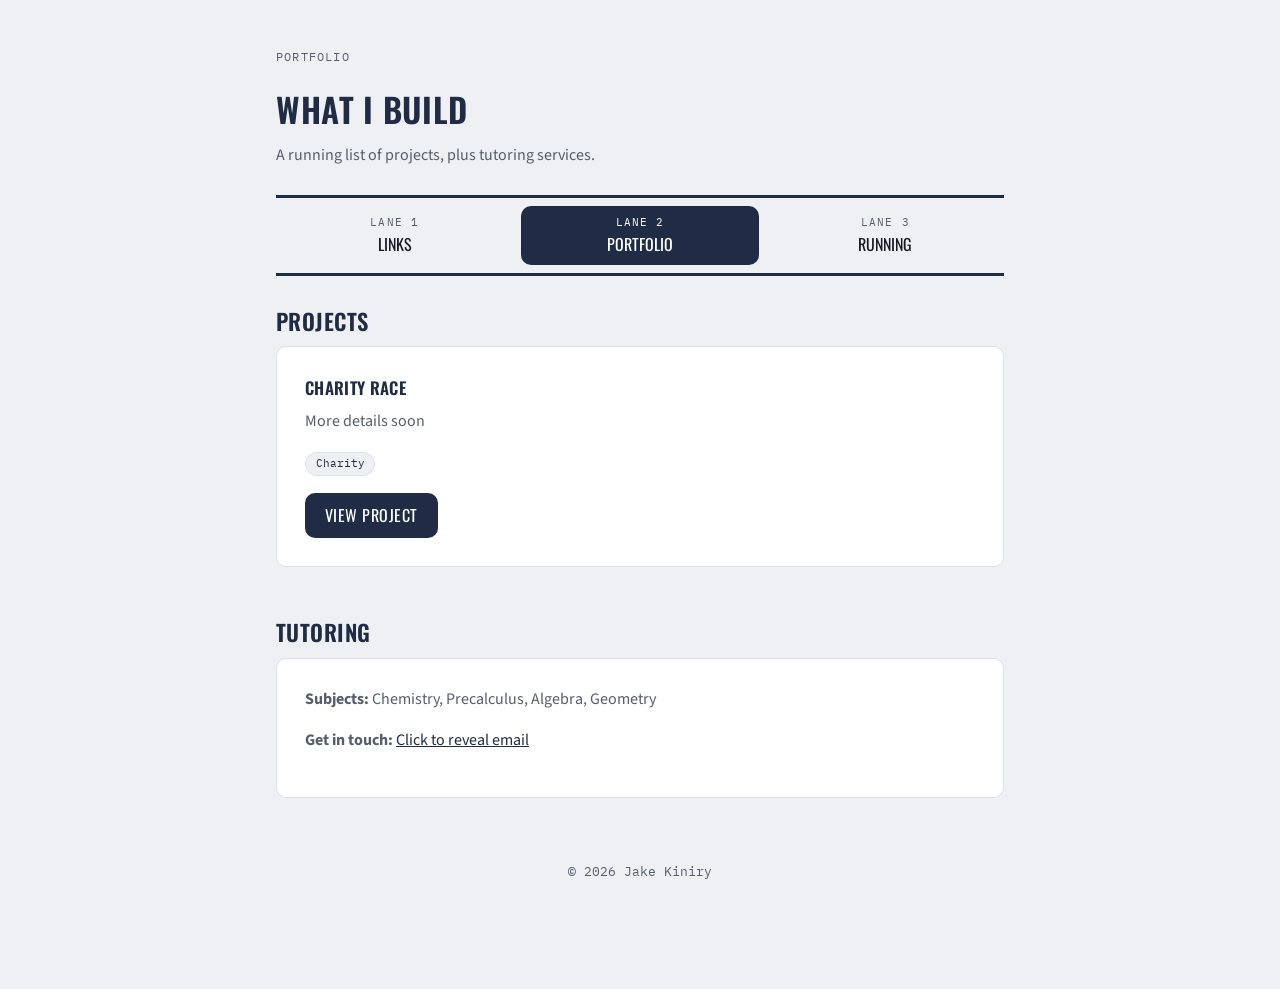
==== portfolio.html @ fca064f9 "Add files via upload" ====
<!DOCTYPE html>
<html lang="en">
<head>
  <meta charset="UTF-8">
  <meta name="viewport" content="width=device-width, initial-scale=1.0">
  <title>Jake Kiniry | Portfolio</title>
  <meta name="description" content="Coding projects and tutoring services from Jake Kiniry.">

  <link rel="icon" href="./Favicon.svg" type="image/svg+xml">
  <link rel="alternate icon" href="./Favicon.ico" type="image/x-icon">

  <link rel="preconnect" href="https://fonts.googleapis.com">
  <link href="https://fonts.googleapis.com/css2?family=Oswald:wght@500;600;700&family=Source+Sans+3:wght@400;600&family=IBM+Plex+Mono:wght@400;500&display=swap" rel="stylesheet">
  <link rel="stylesheet" href="styles.css">
</head>
<body>
  <main class="page">

    <header class="mt-lg">
      <p class="eyebrow">Portfolio</p>
      <h1>What I build</h1>
      <p>A running list of projects, plus tutoring services.</p>
    </header>

    <!-- Keep this nav block identical across all three pages -->
    <nav class="lane-nav" aria-label="Site sections">
      <a href="index.html">
        <span class="lane-label">LANE 1</span>
        <span class="lane-name">Links</span>
      </a>
      <a href="portfolio.html" aria-current="page">
        <span class="lane-label">LANE 2</span>
        <span class="lane-name">Portfolio</span>
      </a>
      <a href="running.html">
        <span class="lane-label">LANE 3</span>
        <span class="lane-name">Running</span>
      </a>
    </nav>

    <!-- ============ PROJECTS ============
         To add a project: copy one full <article class="card"> block below,
         then edit the title, description, tags, and link. -->
    <section aria-label="Projects">
      <h2>Projects</h2>

      <article class="card">
        <h3 style="font-family: var(--font-display); text-transform: uppercase; font-size: 1.05rem;">Charity Race</h3>
        <p>More details soon</p>
        <div>
          <span class="tag">Charity</span>
        </div>
        <a href="#" class="btn" style="margin-top: 0.75rem;">View project</a>
      </article>

      <!-- ============ COPY FROM HERE TO ADD A NEW PROJECT ============
      <article class="card">
        <h3 style="font-family: var(--font-display); text-transform: uppercase; font-size: 1.05rem;">Project Name</h3>
        <p>Short description.</p>
        <div><span class="tag">Tag</span></div>
        <a href="#" class="btn" style="margin-top: 0.75rem;">View project</a>
      </article>
      ============ COPY UP TO HERE ============ -->
    </section>

    <!-- ============ TUTORING ============ -->
    <section aria-label="Tutoring" class="mt-lg">
      <h2>Tutoring</h2>
      <div class="card">
        <!-- EDIT ME: subjects/levels you tutor -->
        <p><strong>Subjects:</strong> Chemistry, Precalculus, Algebra, Geometry</p>
        <!-- EDIT ME: how students/parents should reach you — an email is
             simplest and keeps you from needing to publish a phone number -->
        <p>
          <strong>Get in touch:</strong>
          <!-- EDIT ME: replace data-codes with your real address, encoded —
               see the ENCODE HELPER at the bottom of contact.js -->
          <a class="js-email" data-key="7" data-codes="81,104,114,108,114,112,117,112,121,128,71,110,116,104,112,115,53,106,118,116" href="#">Click to reveal email</a>
        </p>
        <noscript><p>Enable JavaScript to see the contact email.</p></noscript>
      </div>
    </section>

    <footer class="site-footer">
      &copy; <span id="year"></span> Jake Kiniry
    </footer>
    <script>document.getElementById('year').textContent = new Date().getFullYear();</script>
    <script src="contact.js"></script>
  </main>
</body>
</html>
---- styles.css ----
/* ==========================================================================
   STYLES.CSS — shared by index.html, portfolio.html, running.html
   ==========================================================================
   Design concept: a track meet at night — navy sky, painted lane lines,
   a stopwatch/scoreboard readout for times. The site nav is styled as
   three numbered "lanes" because there are three pages (Links / Portfolio
   / Running), which mirrors how lanes are numbered on a real track.

   HOW THIS FILE IS ORGANIZED (top to bottom):
     1. Design tokens (colors, fonts, spacing) — change the look here
     2. Reset / base element styles
     3. Layout shell (page container, header, footer)
     4. Nav ("lanes")
     5. Cards & buttons (reused across all three pages)
     6. Stopwatch/PR readout (used on running.html)
     7. Small utilities
     8. Responsive tweaks
   ========================================================================== */

/* ---------- 1. DESIGN TOKENS ---------- */
:root {
  /* Colors */
  --ink: #171a21;            /* body text */
  --ink-soft: #565d6b;       /* secondary text */
  --track-navy: #202b45;     /* primary brand color — header, nav, footer */
  --track-navy-light: #2c3a5c;
  --cinder: #eef0f3;         /* page background */
  --lane-white: #ffffff;     /* card background */
  --split-amber: #e3a23f;    /* accent — hover states, PR highlights */
  --finish-crimson: #c1392b; /* used sparingly — charity race CTA only */
  --border: #dde1e7;

  /* Fonts (loaded via <link> in each page's <head>) */
  --font-display: "Oswald", sans-serif;      /* headlines, scoreboard feel */
  --font-body: "Source Sans 3", sans-serif;  /* paragraphs, UI text */
  --font-mono: "IBM Plex Mono", monospace;   /* times, dates, stats */

  /* Spacing scale */
  --space-xs: 0.5rem;
  --space-sm: 1rem;
  --space-md: 1.75rem;
  --space-lg: 3rem;
  --space-xl: 5rem;

  --radius: 10px;
  --max-width: 760px;
}

/* ---------- 2. RESET / BASE ---------- */
* { box-sizing: border-box; }

body {
  margin: 0;
  font-family: var(--font-body);
  background-color: var(--cinder);
  color: var(--ink);
  line-height: 1.55;
}

h1, h2, h3 {
  font-family: var(--font-display);
  font-weight: 600;
  letter-spacing: 0.02em;
  margin: 0 0 var(--space-xs) 0;
  color: var(--track-navy);
}

h1 { font-size: 2.1rem; text-transform: uppercase; }
h2 { font-size: 1.4rem; text-transform: uppercase; }

p { color: var(--ink-soft); margin: 0 0 var(--space-sm) 0; }

a { color: var(--track-navy); }

img { max-width: 100%; display: block; }

/* Visible keyboard focus everywhere — don't remove this */
a:focus-visible,
button:focus-visible {
  outline: 3px solid var(--split-amber);
  outline-offset: 2px;
}

@media (prefers-reduced-motion: reduce) {
  * { animation: none !important; transition: none !important; }
}

/* ---------- 3. LAYOUT SHELL ---------- */
.page {
  max-width: var(--max-width);
  margin: 0 auto;
  padding: 0 var(--space-sm) var(--space-xl);
}

.site-footer {
  text-align: center;
  color: var(--ink-soft);
  font-family: var(--font-mono);
  font-size: 0.8rem;
  padding: var(--space-lg) 0 var(--space-md);
}

/* ---------- 4. NAV ("LANES") ---------- */
.lane-nav {
  display: flex;
  gap: var(--space-xs);
  margin: var(--space-md) 0;
  border-top: 3px solid var(--track-navy);
  border-bottom: 3px solid var(--track-navy);
  padding: var(--space-xs) 0;
}

.lane-nav a {
  flex: 1;
  text-align: center;
  text-decoration: none;
  padding: var(--space-xs);
  border-radius: var(--radius);
  color: var(--ink);
}

.lane-nav a .lane-label {
  display: block;
  font-family: var(--font-mono);
  font-size: 0.7rem;
  letter-spacing: 0.1em;
  color: var(--ink-soft);
}

.lane-nav a .lane-name {
  display: block;
  font-family: var(--font-display);
  font-size: 1rem;
  text-transform: uppercase;
}

.lane-nav a:hover,
.lane-nav a[aria-current="page"] {
  background-color: var(--track-navy);
}
.lane-nav a:hover .lane-label,
.lane-nav a:hover .lane-name,
.lane-nav a[aria-current="page"] .lane-label,
.lane-nav a[aria-current="page"] .lane-name {
  color: var(--lane-white);
}

/* ---------- 5. CARDS & BUTTONS ---------- */
.card {
  background-color: var(--lane-white);
  border: 1px solid var(--border);
  border-radius: var(--radius);
  padding: var(--space-md);
  margin-bottom: var(--space-sm);
}

.link-row {
  display: flex;
  align-items: center;
  gap: var(--space-sm);
  text-decoration: none;
  color: var(--ink);
  font-weight: 600;
}

.link-row .link-icon {
  width: 22px;
  height: 22px;
  flex-shrink: 0;
  fill: var(--track-navy);
}

/* .link-card wraps a .link-row (the GitHub / LinkedIn / Athletic.net
   buttons on index.html) — hovering anywhere on the card, not just the
   text, flips the whole button to navy. */
.link-card {
  transition: background-color 0.15s ease;
}
.link-card:hover,
.link-card:focus-within {
  background-color: var(--track-navy);
}
.link-card:hover .link-row,
.link-card:focus-within .link-row {
  color: var(--lane-white);
}
.link-card:hover .link-icon,
.link-card:focus-within .link-icon {
  fill: var(--lane-white);
}

.btn {
  display: inline-block;
  font-family: var(--font-display);
  text-transform: uppercase;
  letter-spacing: 0.03em;
  text-decoration: none;
  padding: 0.65rem 1.25rem;
  border-radius: var(--radius);
  background-color: var(--track-navy);
  color: var(--lane-white);
}
.btn:hover { background-color: var(--split-amber); color: var(--ink); }

.btn-crimson { background-color: var(--finish-crimson); }
.btn-crimson:hover { background-color: var(--split-amber); }

.tag {
  display: inline-block;
  font-family: var(--font-mono);
  font-size: 0.7rem;
  color: var(--track-navy);
  background-color: var(--cinder);
  border: 1px solid var(--border);
  border-radius: 999px;
  padding: 0.15rem 0.6rem;
  margin: 0 0.3rem 0.3rem 0;
}

/* ---------- 6. STOPWATCH / PR READOUT (running.html) ---------- */
.split-card {
  display: flex;
  justify-content: space-between;
  align-items: baseline;
  background-color: var(--track-navy);
  border-radius: var(--radius);
  padding: var(--space-sm) var(--space-md);
  margin-bottom: var(--space-sm);
}

.split-card .event-name {
  font-family: var(--font-display);
  text-transform: uppercase;
  color: var(--lane-white);
  font-size: 1rem;
  letter-spacing: 0.02em;
}

.split-card .event-meta {
  display: block;
  font-family: var(--font-mono);
  font-size: 0.7rem;
  color: #aab3c7;
  margin-top: 0.15rem;
}

.split-card .event-time {
  font-family: var(--font-mono);
  font-size: 1.6rem;
  color: var(--split-amber);
  font-variant-numeric: tabular-nums;
}

/* ---------- 7. UTILITIES ---------- */
.eyebrow {
  font-family: var(--font-mono);
  font-size: 0.75rem;
  letter-spacing: 0.1em;
  text-transform: uppercase;
  color: var(--ink-soft);
}

.text-center { text-align: center; }
.mt-lg { margin-top: var(--space-lg); }

.profile-photo {
  width: 128px;
  height: 128px;
  margin: 0 auto;
  border-radius: 50%;
  object-fit: cover;
  border: 3px solid var(--lane-white);
  box-shadow: 0 4px 10px rgba(0,0,0,0.12);
}

/* ---------- 8. RESPONSIVE ---------- */
@media (max-width: 480px) {
  .lane-nav { flex-direction: row; font-size: 0.9rem; }
  .split-card { flex-direction: column; align-items: flex-start; gap: 0.25rem; }
  h1 { font-size: 1.6rem; }
}
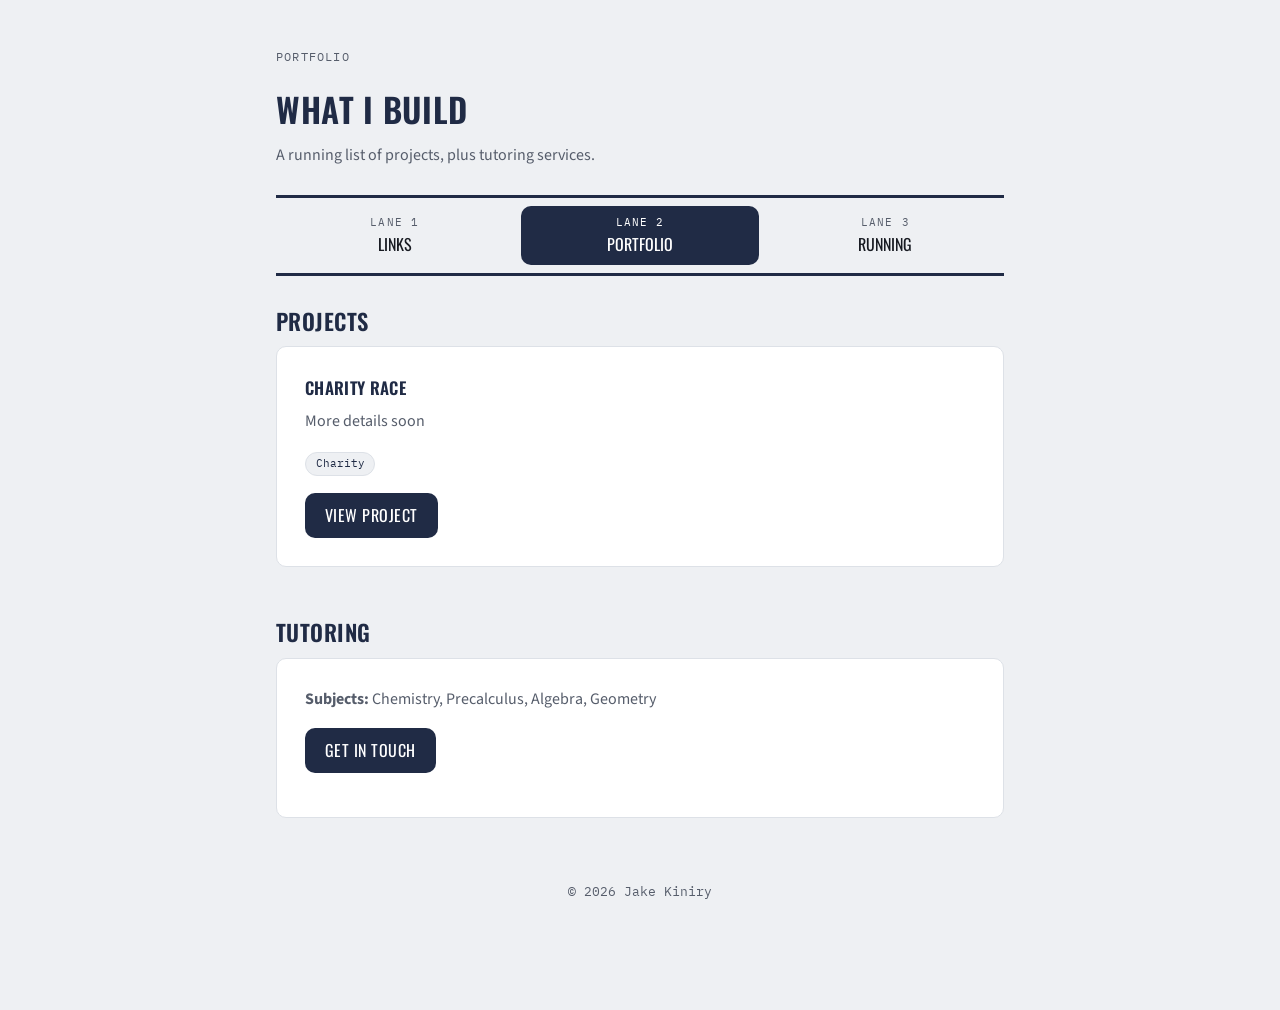
==== commit 94ce9695: "Update portfolio.html" ====
--- a/portfolio.html
+++ b/portfolio.html
@@ -4,7 +4,7 @@
   <meta charset="UTF-8">
   <meta name="viewport" content="width=device-width, initial-scale=1.0">
   <title>Jake Kiniry | Portfolio</title>
-  <meta name="description" content="Coding projects and tutoring services from Jake Kiniry.">
+  <meta name="description" content="Projects and tutoring services from Jake Kiniry.">
 
   <link rel="icon" href="./Favicon.svg" type="image/svg+xml">
   <link rel="alternate icon" href="./Favicon.ico" type="image/x-icon">
@@ -70,12 +70,11 @@
         <!-- EDIT ME: subjects/levels you tutor -->
         <p><strong>Subjects:</strong> Chemistry, Precalculus, Algebra, Geometry</p>
         <!-- EDIT ME: how students/parents should reach you — an email is
-             simplest and keeps you from needing to publish a phone number -->
+            simplest and keeps you from needing to publish a phone number -->
         <p>
-          <strong>Get in touch:</strong>
           <!-- EDIT ME: replace data-codes with your real address, encoded —
-               see the ENCODE HELPER at the bottom of contact.js -->
-          <a class="js-email" data-key="7" data-codes="81,104,114,108,114,112,117,112,121,128,71,110,116,104,112,115,53,106,118,116" href="#">Click to reveal email</a>
+              see the ENCODE HELPER at the bottom of contact.js -->
+          <a class="js-email btn" data-key="7" data-codes="81,104,114,108,114,112,117,112,121,128,71,110,116,104,112,115,53,106,118,116" href="#">Get In Touch</a>
         </p>
         <noscript><p>Enable JavaScript to see the contact email.</p></noscript>
       </div>
@@ -88,4 +87,4 @@
     <script src="contact.js"></script>
   </main>
 </body>
-</html>+</html>
--- a/styles.css
+++ b/styles.css
@@ -1,13 +1,13 @@
 /* ==========================================================================
-   STYLES.CSS — shared by index.html, portfolio.html, running.html
+   STYLES.CSS â€” shared by index.html, portfolio.html, running.html
    ==========================================================================
-   Design concept: a track meet at night — navy sky, painted lane lines,
+   Design concept: a track meet at night â€” navy sky, painted lane lines,
    a stopwatch/scoreboard readout for times. The site nav is styled as
    three numbered "lanes" because there are three pages (Links / Portfolio
    / Running), which mirrors how lanes are numbered on a real track.
 
    HOW THIS FILE IS ORGANIZED (top to bottom):
-     1. Design tokens (colors, fonts, spacing) — change the look here
+     1. Design tokens (colors, fonts, spacing) â€” change the look here
      2. Reset / base element styles
      3. Layout shell (page container, header, footer)
      4. Nav ("lanes")
@@ -22,12 +22,12 @@
   /* Colors */
   --ink: #171a21;            /* body text */
   --ink-soft: #565d6b;       /* secondary text */
-  --track-navy: #202b45;     /* primary brand color — header, nav, footer */
+  --track-navy: #202b45;     /* primary brand color â€” header, nav, footer */
   --track-navy-light: #2c3a5c;
   --cinder: #eef0f3;         /* page background */
   --lane-white: #ffffff;     /* card background */
-  --split-amber: #e3a23f;    /* accent — hover states, PR highlights */
-  --finish-crimson: #c1392b; /* used sparingly — charity race CTA only */
+  --split-amber: #e3a23f;    /* accent â€” hover states, PR highlights */
+  --finish-crimson: #c1392b; /* used sparingly â€” charity race CTA only */
   --border: #dde1e7;
 
   /* Fonts (loaded via <link> in each page's <head>) */
@@ -74,7 +74,7 @@
 
 img { max-width: 100%; display: block; }
 
-/* Visible keyboard focus everywhere — don't remove this */
+/* Visible keyboard focus everywhere â€” don't remove this */
 a:focus-visible,
 button:focus-visible {
   outline: 3px solid var(--split-amber);
@@ -171,10 +171,16 @@
 }
 
 /* .link-card wraps a .link-row (the GitHub / LinkedIn / Athletic.net
-   buttons on index.html) — hovering anywhere on the card, not just the
+   buttons on index.html) â€” hovering anywhere on the card, not just the
    text, flips the whole button to navy. */
 .link-card {
+  padding: 0; /* the .link-row anchor below supplies its own padding,
+                 so the clickable area exactly matches the hover area */
+  overflow: hidden; /* keeps the anchor's edges inside the card's rounded corners */
   transition: background-color 0.15s ease;
+}
+.link-card .link-row {
+  padding: var(--space-md);
 }
 .link-card:hover,
 .link-card:focus-within {
@@ -278,4 +284,4 @@
   .lane-nav { flex-direction: row; font-size: 0.9rem; }
   .split-card { flex-direction: column; align-items: flex-start; gap: 0.25rem; }
   h1 { font-size: 1.6rem; }
-}+}
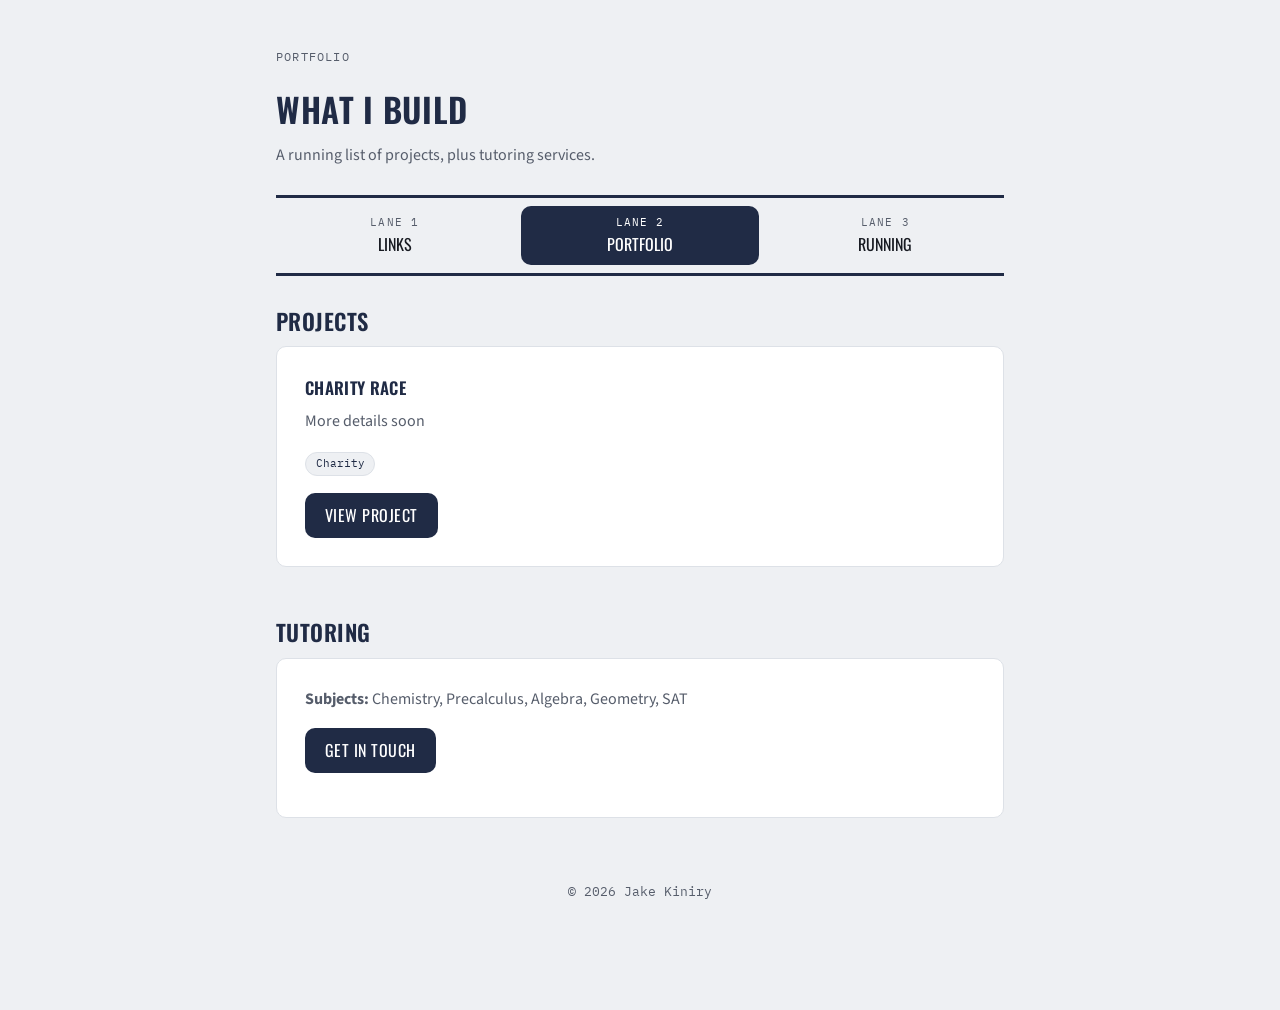
==== commit 5ddb3b22: "Update portfolio.html" ====
--- a/portfolio.html
+++ b/portfolio.html
@@ -68,7 +68,7 @@
       <h2>Tutoring</h2>
       <div class="card">
         <!-- EDIT ME: subjects/levels you tutor -->
-        <p><strong>Subjects:</strong> Chemistry, Precalculus, Algebra, Geometry</p>
+        <p><strong>Subjects:</strong> Chemistry, Precalculus, Algebra, Geometry, SAT</p>
         <!-- EDIT ME: how students/parents should reach you — an email is
             simplest and keeps you from needing to publish a phone number -->
         <p>
